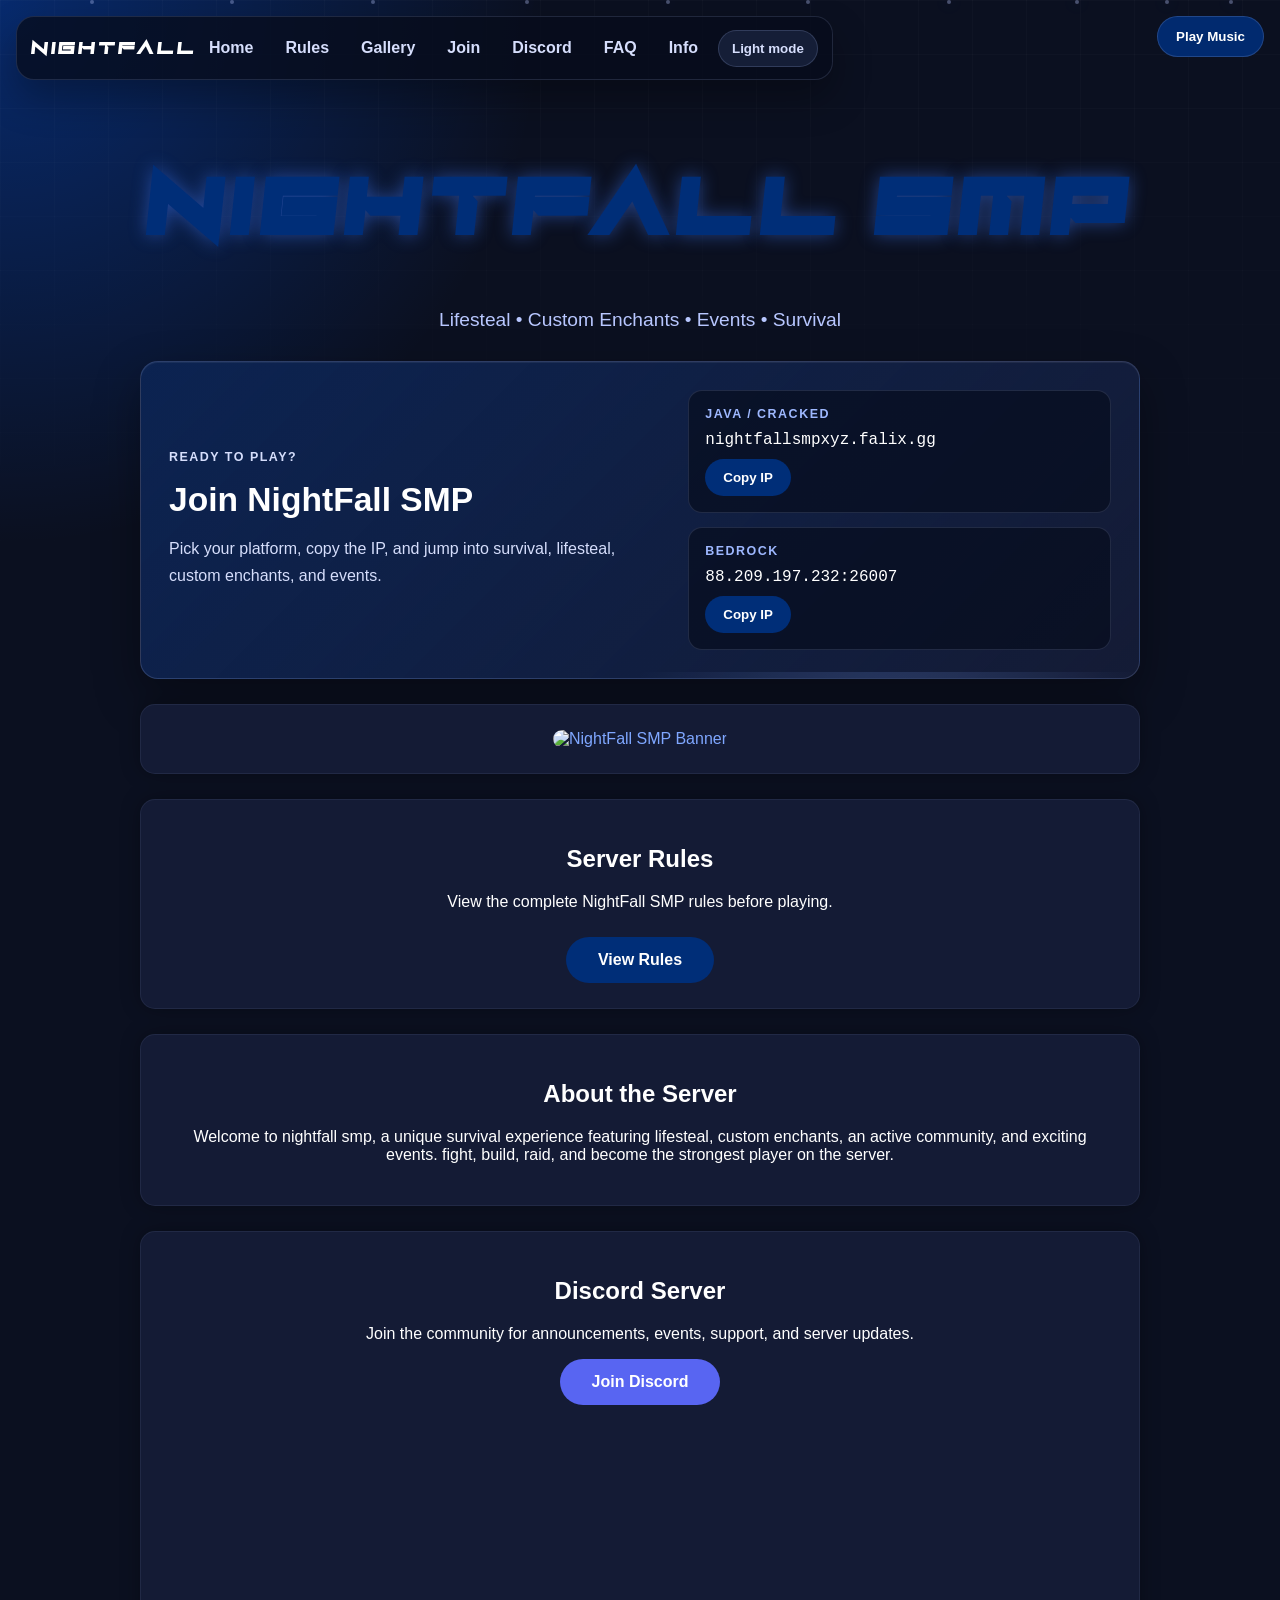
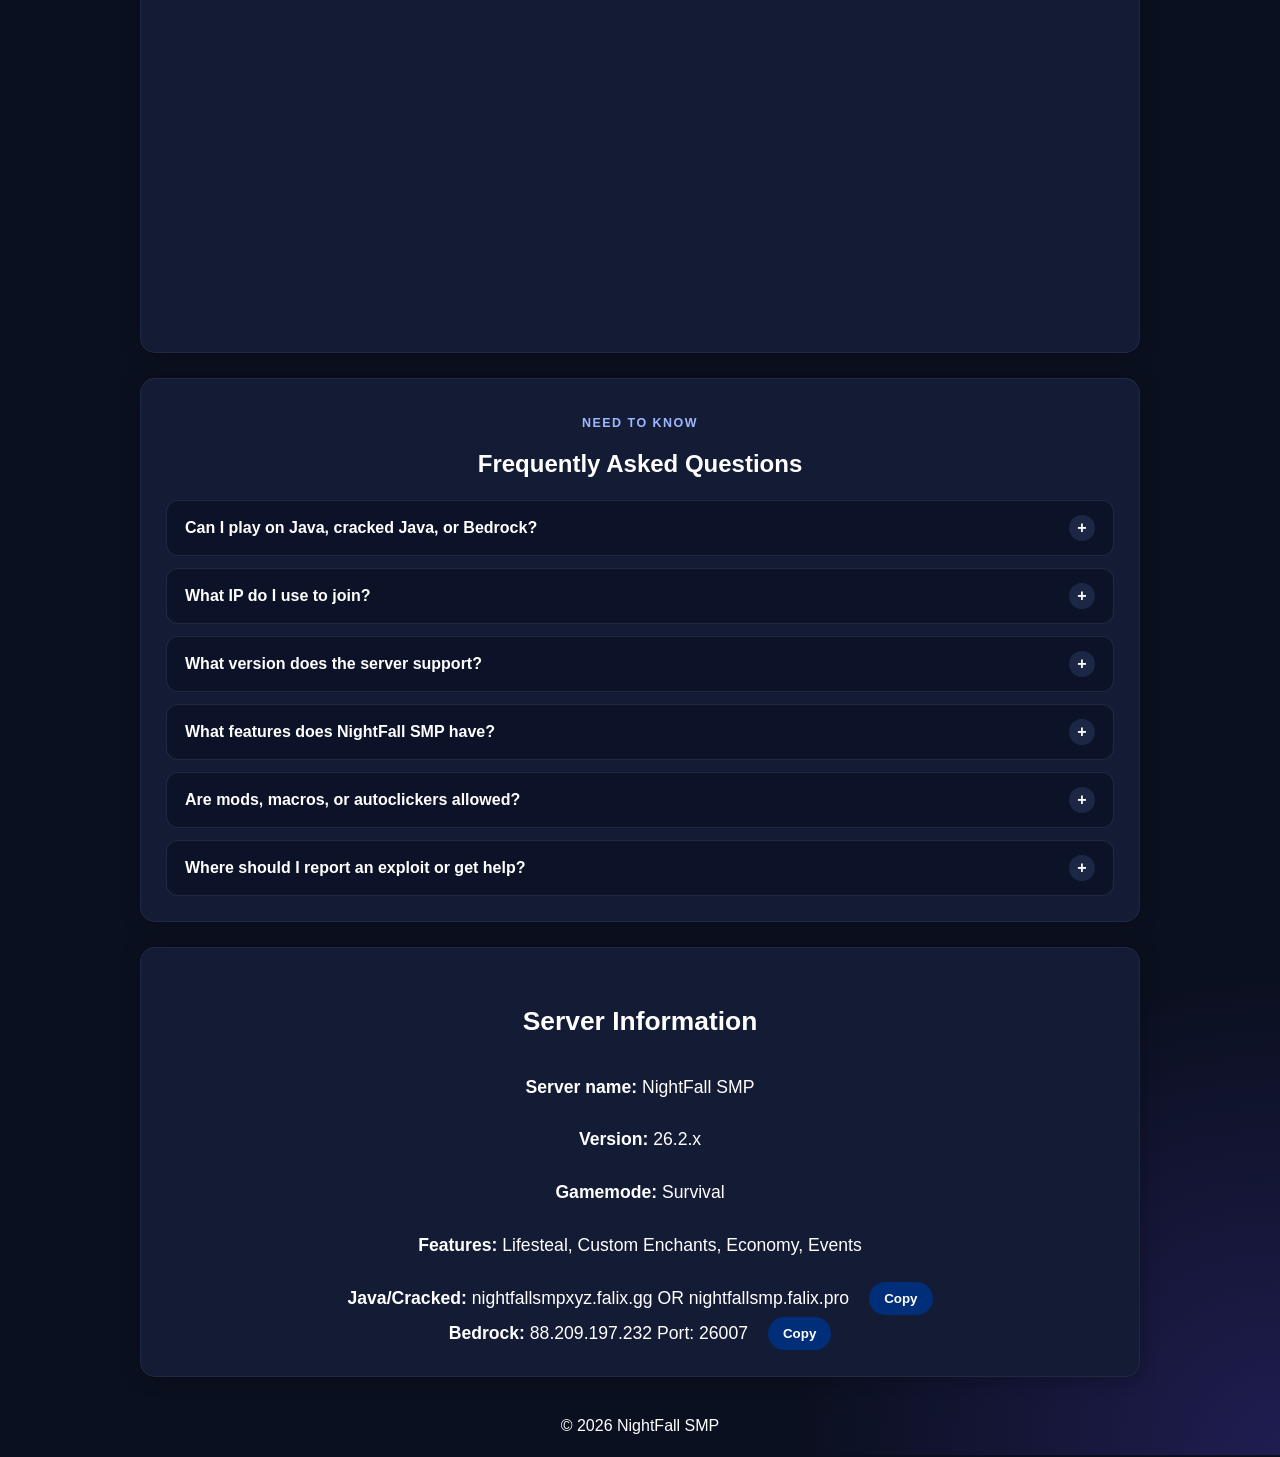
==== index.html @ e8752178 "Add files via upload" ====
﻿<!DOCTYPE html>
<html lang="en">
<head>
<meta charset="UTF-8">
    <meta name="viewport" content="width=device-width, initial-scale=1.0">
    <link rel="icon" type="image/png" href="favicon.png">
<title>NightFall SMP</title>

<link rel="stylesheet" href="style.css?v=8">

</head>
<body>

<div class="loader" id="loader" aria-hidden="true">
  <div class="loader-mark">NF</div>
  <div class="loader-bar"></div>
</div>

<div class="night-particles" aria-hidden="true">
  <span></span>
  <span></span>
  <span></span>
  <span></span>
  <span></span>
  <span></span>
  <span></span>
  <span></span>
  <span></span>
  <span></span>
</div>

<div class="music-visualizer" id="music-visualizer" aria-hidden="true">
  <span></span><span></span><span></span><span></span>
  <span></span><span></span><span></span><span></span>
  <span></span><span></span><span></span><span></span>
</div>

<audio id="bg-music" loop>
  <source src="Rival.mp3" type="audio/mpeg">
</audio>

<button class="music-button" id="music-button" onclick="toggleMusic()">
  Play Music
</button>

<nav class="site-nav">
  <a href="index.html" class="nav-brand">NightFall</a>
  <button class="nav-toggle" aria-label="Open navigation" aria-expanded="false" onclick="toggleNav(this)">
    <span></span>
    <span></span>
    <span></span>
  </button>
  <div class="nav-links" id="nav-links">
    <a href="index.html">Home</a>
    <a href="rules.html">Rules</a>
    <a href="gallery.html">Gallery</a>
    <a href="#join">Join</a>
    <a href="#discord">Discord</a>
    <a href="#faq">FAQ</a>
    <a href="#info">Info</a>
  </div>
  <button class="theme-toggle" type="button" onclick="toggleTheme(this)" aria-label="Switch to light theme">Light mode</button>
</nav>

<div class="container">

<h1>NightFall SMP</h1>
<p class="subtitle">
Lifesteal &bull; Custom Enchants &bull; Events &bull; Survival
</p>

<div class="join-card" id="join">
  <div class="join-content">
    <p class="eyebrow">Ready to play?</p>
    <h2>Join NightFall SMP</h2>
    <p>Pick your platform, copy the IP, and jump into survival, lifesteal, custom enchants, and events.</p>
  </div>

  <div class="join-actions">
    <div class="ip-box">
      <span class="ip-label">Java / Cracked</span>
      <code>nightfallsmpxyz.falix.gg</code>
      <button class="copy-button" onclick="copyIP('nightfallsmpxyz.falix.gg', this)">Copy IP</button>
    </div>

    <div class="ip-box">
      <span class="ip-label">Bedrock</span>
      <code>88.209.197.232:26007</code>
      <button class="copy-button" onclick="copyIP('88.209.197.232:26007', this)">Copy IP</button>
    </div>
  </div>
</div>

<div class="card">

<a href="https://falixnodes.net/minecraft-servers/nightfall-smp">
<img src="https://falixnodes.net/discover/media/nightfall-smp/banner-card.png"
alt="NightFall SMP Banner">
</a>

</div>

<div class="card">

<h2>Server Rules</h2>

<p>View the complete NightFall SMP rules before playing.</p>

<a href="rules.html" class="button">View Rules</a>

</div>

<div class="card">

<h2>About the Server</h2>

<p>
Welcome to nightfall smp, a unique survival experience featuring
lifesteal, custom enchants, an active community, and exciting events.
fight, build, raid, and become the strongest player on the server.
</p>

</div>

<div class="card" id="discord">

<h2>Discord Server</h2>

<p>Join the community for announcements, events, support, and server updates.</p>

<a href="https://discord.gg/7A5yrrVJGs" class="button discord-button" target="_blank" rel="noopener">Join Discord</a>

<iframe
id="discord-widget"
src="https://discord.com/widget?id=1506806277848825947&theme=dark"
width="350"
height="500"
allowtransparency="true"
frameborder="0"
sandbox="allow-popups allow-popups-to-escape-sandbox allow-same-origin allow-scripts">
</iframe>

</div>

<div class="card faq-section" id="faq">
  <p class="eyebrow">Need to know</p>
  <h2>Frequently Asked Questions</h2>

  <div class="faq-list">
    <details>
      <summary>Can I play on Java, cracked Java, or Bedrock?</summary>
      <p>Yes. NightFall SMP supports Java, cracked Java, and Bedrock players.</p>
    </details>

    <details>
      <summary>What IP do I use to join?</summary>
      <p>Java and cracked players can use <code>nightfallsmpxyz.falix.gg</code>. Bedrock players can use <code>88.209.197.232</code> with port <code>26007</code>.</p>
    </details>

    <details>
      <summary>What version does the server support?</summary>
      <p>The server information currently lists version 26.2.x.</p>
    </details>

    <details>
      <summary>What features does NightFall SMP have?</summary>
      <p>The server includes survival, lifesteal, custom enchants, an economy, community events, PvP, building, and raiding.</p>
    </details>

    <details>
      <summary>Are mods, macros, or autoclickers allowed?</summary>
      <p>Disallowed modifications, macros, autoclickers, double-binding, X-Ray, and external programs that change keyboard repeat behavior are not allowed. Check the full rules before playing.</p>
    </details>

    <details>
      <summary>Where should I report an exploit or get help?</summary>
      <p>Join the Discord and report exploits through a Senior Inquiry ticket. Do not use an exploit or intentionally lower server performance.</p>
    </details>
  </div>
</div>

<div class="card info" id="info">

<h2>Server Information</h2>

<p><strong>Server name:</strong> NightFall SMP</p>
<p><strong>Version:</strong> 26.2.x</p>
<p><strong>Gamemode:</strong> Survival</p>
<p><strong>Features:</strong> Lifesteal, Custom Enchants, Economy, Events</p>
<div class="info-ip-row">
  <p><strong>Java/Cracked:</strong> nightfallsmpxyz.falix.gg OR nightfallsmp.falix.pro</p>
  <button class="copy-button small" onclick="copyIP('nightfallsmpxyz.falix.gg', this)">Copy</button>
</div>
<div class="info-ip-row">
  <p><strong>Bedrock:</strong> 88.209.197.232 Port: 26007</p>
  <button class="copy-button small" onclick="copyIP('88.209.197.232:26007', this)">Copy</button>
</div>
</div>

<div class="footer">
&copy; 2026 NightFall SMP
</div>

</div>

<script>
window.addEventListener("load", function () {
    var loader = document.getElementById("loader");
    if (loader) {
        loader.classList.add("loaded");
    }
});

function toggleNav(button) {
    var navLinks = document.getElementById("nav-links");
    var isOpen = navLinks.classList.toggle("open");
    button.classList.toggle("open", isOpen);
    button.setAttribute("aria-expanded", isOpen);
}

function toggleMusic() {
    var music = document.getElementById("bg-music");
    var button = document.getElementById("music-button");

    if (music.paused) {
        startMusicVisualizer();
        music.play().then(function () {
            button.textContent = "Pause Music";
            document.body.classList.add("music-playing");
        }).catch(function () {
            button.textContent = "Play Music";
        });
    } else {
        music.pause();
        button.textContent = "Play Music";
        document.body.classList.remove("music-playing");
    }
}

document.getElementById("bg-music").addEventListener("play", function () {
    document.body.classList.add("music-playing");
    document.getElementById("music-button").textContent = "Pause Music";
});

document.getElementById("bg-music").addEventListener("pause", function () {
    document.body.classList.remove("music-playing");
    document.getElementById("music-button").textContent = "Play Music";
});

var audioContext;
var audioAnalyser;
var audioData;
var visualizerStarted = false;

function startMusicVisualizer() {
    var music = document.getElementById("bg-music");
    var AudioContextClass = window.AudioContext || window.webkitAudioContext;

    if (!AudioContextClass) {
        return;
    }

    if (!visualizerStarted) {
        try {
            audioContext = new AudioContextClass();
            audioAnalyser = audioContext.createAnalyser();
            audioAnalyser.fftSize = 128;
            audioAnalyser.smoothingTimeConstant = 0.82;

            var source = audioContext.createMediaElementSource(music);
            source.connect(audioAnalyser);
            audioAnalyser.connect(audioContext.destination);
            audioData = new Uint8Array(audioAnalyser.frequencyBinCount);
            visualizerStarted = true;
            updateMusicVisualizer();
        } catch (error) {
            return;
        }
    }

    if (audioContext.state === "suspended") {
        audioContext.resume();
    }
}

function updateMusicVisualizer() {
    audioAnalyser.getByteFrequencyData(audioData);

    var bassTotal = 0;
    var volumeTotal = 0;
    var bassBins = Math.min(10, audioData.length);

    for (var i = 0; i < audioData.length; i++) {
        volumeTotal += audioData[i];
        if (i < bassBins) {
            bassTotal += audioData[i];
        }
    }

    var bass = Math.min(1, bassTotal / bassBins / 255 * 1.85);
    var volume = Math.min(1, volumeTotal / audioData.length / 255 * 2.2);
    var isPlaying = !document.getElementById("bg-music").paused;

    document.documentElement.style.setProperty("--music-bass", isPlaying ? bass.toFixed(3) : "0");
    document.documentElement.style.setProperty("--music-volume", isPlaying ? volume.toFixed(3) : "0");

    var bars = document.querySelectorAll("#music-visualizer span");
    bars.forEach(function (bar, index) {
        var dataIndex = Math.min(audioData.length - 1, index * 2 + 1);
        var level = isPlaying ? audioData[dataIndex] / 255 : 0;
        bar.style.setProperty("--bar-level", level.toFixed(3));
    });

    requestAnimationFrame(updateMusicVisualizer);
}

function applyTheme(theme) {
    document.documentElement.setAttribute("data-theme", theme);
    localStorage.setItem("nightfall-theme", theme);

    document.querySelectorAll(".theme-toggle").forEach(function (button) {
        var isLight = theme === "light";
        button.textContent = isLight ? "Dark mode" : "Light mode";
        button.setAttribute("aria-label", isLight ? "Switch to dark theme" : "Switch to light theme");
    });

    var widget = document.getElementById("discord-widget");
    if (widget) {
        widget.src = "https://discord.com/widget?id=1506806277848825947&theme=" + (theme === "light" ? "light" : "dark");
    }
}

function toggleTheme() {
    var currentTheme = document.documentElement.getAttribute("data-theme") || "dark";
    applyTheme(currentTheme === "dark" ? "light" : "dark");
}

applyTheme(localStorage.getItem("nightfall-theme") || "dark");

function copyIP(ip, button) {
    navigator.clipboard.writeText(ip).then(function () {
        var originalText = button.textContent;
        button.textContent = "Copied!";
        button.classList.add("copied");

        setTimeout(function () {
            button.textContent = originalText;
            button.classList.remove("copied");
        }, 1600);
    });
}
</script>

</body>
</html>
---- style.css ----
﻿@font-face {
    font-family: 'ExcessV';
    src: url('Excess V.otf') format('opentype');
}

body {
    --music-bass: 0;
    --music-volume: 0;
    margin: 0;
    min-height: 100vh;
    background:
        radial-gradient(circle at top left, rgba(0, 92, 255, calc(0.35 + var(--music-bass) * 0.65)), transparent calc(34rem + var(--music-bass) * 24rem)),
        radial-gradient(circle at bottom right, rgba(104, 75, 255, calc(0.22 + var(--music-volume) * 0.7)), transparent calc(30rem + var(--music-volume) * 24rem)),
        #0b1020;
    color: white;
    font-family: Arial, sans-serif;
    text-align: center;
    overflow-x: hidden;
    animation: pageFade 700ms ease-out both;
    transition: background-color 300ms ease;
}

html {
    scroll-behavior: smooth;
}

body::before {
    content: "";
    position: fixed;
    inset: 0;
    pointer-events: none;
    background-image:
        linear-gradient(rgba(255,255,255,0.04) 1px, transparent 1px),
        linear-gradient(90deg, rgba(255,255,255,0.04) 1px, transparent 1px);
    background-size: 54px 54px;
    mask-image: linear-gradient(to bottom, rgba(0,0,0,0.8), transparent 75%);
    animation: driftGrid 18s linear infinite;
    opacity: calc(0.72 + var(--music-volume) * 1.35);
    filter: brightness(calc(1 + var(--music-bass) * 1.6));
}

body.music-playing::after {
    content: "";
    position: fixed;
    inset: 0;
    z-index: -1;
    pointer-events: none;
    background: radial-gradient(
        circle at 50% 45%,
        rgba(42, 145, 255, calc(0.16 + var(--music-bass) * 0.62)),
        transparent 58%
    );
    transform: scale(calc(1 + var(--music-bass) * 0.2));
    animation: musicFallbackPulse 1.1s ease-in-out infinite;
}

.music-visualizer {
    position: fixed;
    inset: auto 0 0;
    z-index: 0;
    height: 34vh;
    display: flex;
    align-items: end;
    justify-content: space-around;
    gap: 1vw;
    padding: 0 3vw;
    pointer-events: none;
    opacity: 0;
    overflow: hidden;
    transition: opacity 300ms ease;
}

body.music-playing .music-visualizer {
    opacity: 0.62;
}

.music-visualizer span {
    --bar-level: 0;
    width: 7vw;
    max-width: 96px;
    height: calc(8px + var(--bar-level) * 30vh);
    border-radius: 8px 8px 0 0;
    background: linear-gradient(to top, rgba(0, 46, 120, 0.08), rgba(44, 133, 255, 0.34), rgba(131, 210, 255, 0.7));
    box-shadow: 0 0 calc(8px + var(--bar-level) * 34px) rgba(44, 133, 255, 0.55);
    transform: scaleY(calc(0.3 + var(--bar-level) * 1.2));
    transform-origin: bottom;
    transition: height 70ms linear, transform 70ms linear;
}

.loader {
    position: fixed;
    inset: 0;
    z-index: 100;
    display: grid;
    place-items: center;
    gap: 18px;
    align-content: center;
    background:
        radial-gradient(circle at center, rgba(0, 46, 120, 0.34), transparent 26rem),
        #070c1c;
    opacity: 1;
    visibility: visible;
    transition: opacity 500ms ease, visibility 500ms ease;
}

.loader.loaded {
    opacity: 0;
    visibility: hidden;
}

.loader-mark {
    display: grid;
    place-items: center;
    width: 92px;
    height: 92px;
    border-radius: 50%;
    border: 1px solid rgba(184, 199, 255, 0.24);
    color: #d6defc;
    font-family: 'ExcessV', sans-serif;
    font-size: 2rem;
    letter-spacing: 4px;
    box-shadow: 0 0 42px rgba(65, 124, 255, 0.36);
    animation: loaderPulse 1.2s ease-in-out infinite;
}

.loader-bar {
    width: min(220px, 54vw);
    height: 4px;
    border-radius: 999px;
    background: rgba(184, 199, 255, 0.16);
    overflow: hidden;
}

.loader-bar::after {
    content: "";
    display: block;
    width: 45%;
    height: 100%;
    border-radius: inherit;
    background: linear-gradient(90deg, transparent, #7fa7ff, transparent);
    animation: loaderSweep 1s ease-in-out infinite;
}

.night-particles {
    position: fixed;
    inset: 0;
    z-index: -1;
    pointer-events: none;
    overflow: hidden;
}

.night-particles span {
    position: absolute;
    width: 4px;
    height: 4px;
    border-radius: 50%;
    background: rgba(184, 199, 255, 0.78);
    box-shadow: 0 0 18px rgba(127, 167, 255, 0.95);
    animation: floatParticle 12s linear infinite;
    opacity: calc(0.45 + var(--music-volume) * 2.4);
    transform: scale(calc(1 + var(--music-bass) * 2.6));
    filter: brightness(calc(1 + var(--music-volume) * 4));
    box-shadow: 0 0 calc(18px + var(--music-bass) * 32px) rgba(127, 167, 255, 0.95);
}

.night-particles span:nth-child(1) {
    left: 7%;
    animation-delay: 0s;
    animation-duration: 13s;
}

.night-particles span:nth-child(2) {
    left: 18%;
    animation-delay: 2s;
    animation-duration: 16s;
}

.night-particles span:nth-child(3) {
    left: 29%;
    animation-delay: 5s;
    animation-duration: 12s;
}

.night-particles span:nth-child(4) {
    left: 41%;
    animation-delay: 1s;
    animation-duration: 18s;
}

.night-particles span:nth-child(5) {
    left: 52%;
    animation-delay: 7s;
    animation-duration: 14s;
}

.night-particles span:nth-child(6) {
    left: 63%;
    animation-delay: 3s;
    animation-duration: 17s;
}

.night-particles span:nth-child(7) {
    left: 74%;
    animation-delay: 6s;
    animation-duration: 13s;
}

.night-particles span:nth-child(8) {
    left: 84%;
    animation-delay: 4s;
    animation-duration: 19s;
}

.night-particles span:nth-child(9) {
    left: 91%;
    animation-delay: 8s;
    animation-duration: 15s;
}

.night-particles span:nth-child(10) {
    left: 96%;
    animation-delay: 10s;
    animation-duration: 20s;
}

.container {
    max-width: 1000px;
    margin: auto;
    padding: 110px 20px 20px;
    position: relative;
    z-index: 1;
}

.site-nav {
    position: fixed;
    top: 16px;
    left: 16px;
    z-index: 20;
    display: flex;
    align-items: center;
    justify-content: space-between;
    width: fit-content;
    max-width: calc(100% - 190px);
    padding: 12px 14px;
    border: 1px solid rgba(184, 199, 255, 0.14);
    border-radius: 18px;
    background: rgba(7, 12, 28, 0.78);
    box-shadow: 0 18px 38px rgba(0,0,0,0.3);
    backdrop-filter: blur(14px);
    animation: fadeUp 700ms ease-out 220ms both;
}

.nav-brand {
    color: white;
    font-family: 'ExcessV', sans-serif;
    font-size: 1.15rem;
    letter-spacing: 3px;
}

.nav-links {
    display: flex;
    align-items: center;
    flex-wrap: wrap;
    gap: 8px;
}

.nav-links a {
    color: #d6defc;
    padding: 10px 12px;
    border-radius: 999px;
    font-weight: bold;
    transition: background 180ms ease, color 180ms ease, transform 180ms ease;
}

.nav-links a:hover {
    color: white;
    background: rgba(127, 167, 255, 0.12);
    text-decoration: none;
    transform: translateY(-1px);
}

.nav-toggle {
    display: none;
    width: 44px;
    height: 40px;
    border: 0;
    border-radius: 12px;
    background: rgba(127, 167, 255, 0.12);
    cursor: pointer;
}

.theme-toggle {
    flex: 0 0 auto;
    min-width: 96px;
    margin-left: 8px;
    padding: 10px 13px;
    border: 1px solid rgba(184, 199, 255, 0.18);
    border-radius: 999px;
    background: rgba(127, 167, 255, 0.12);
    color: #d6defc;
    font-weight: bold;
    cursor: pointer;
    transition: background 180ms ease, color 180ms ease, transform 180ms ease;
}

.theme-toggle:hover {
    color: white;
    background: rgba(127, 167, 255, 0.22);
    transform: translateY(-1px);
}

.nav-toggle span {
    display: block;
    width: 20px;
    height: 2px;
    margin: 5px auto;
    border-radius: 999px;
    background: white;
    transition: transform 180ms ease, opacity 180ms ease;
}

.nav-toggle.open span:nth-child(1) {
    transform: translateY(7px) rotate(45deg);
}

.nav-toggle.open span:nth-child(2) {
    opacity: 0;
}

.nav-toggle.open span:nth-child(3) {
    transform: translateY(-7px) rotate(-45deg);
}

h1 {
    font-family: 'ExcessV', sans-serif;
    font-size: 5rem;
    color: #002e78;
    letter-spacing: 10px;
    text-shadow: 0 0 18px rgba(65, 124, 255, 0.45);
    animation: titleRise 800ms ease-out both, titleGlow 3.4s ease-in-out infinite;
}

.subtitle {
    color: #b8c7ff;
    font-size: 1.2rem;
    margin-bottom: 30px;
    animation: fadeUp 800ms ease-out 180ms both;
}

.join-card {
    display: grid;
    grid-template-columns: minmax(0, 1fr) minmax(280px, 0.85fr);
    gap: 22px;
    align-items: center;
    margin-bottom: 25px;
    padding: 28px;
    border-radius: 18px;
    background:
        linear-gradient(135deg, rgba(0, 46, 120, 0.42), rgba(20, 27, 53, 0.94)),
        #141b35;
    border: 1px solid rgba(184, 199, 255, 0.18);
    box-shadow: 0 18px 45px rgba(0,0,0,0.35), inset 0 1px 0 rgba(255,255,255,0.06);
    text-align: left;
    animation: cardIn 700ms ease-out 250ms both;
    overflow: hidden;
    position: relative;
}

.join-card::after {
    content: "";
    position: absolute;
    inset: auto -15% -55% 35%;
    height: 180px;
    background: radial-gradient(circle, rgba(127, 167, 255, 0.24), transparent 65%);
    animation: pulseOrb 4.5s ease-in-out infinite;
}

.join-content,
.join-actions {
    position: relative;
    z-index: 1;
}

.join-content h2 {
    margin: 6px 0 10px;
    font-size: 2.1rem;
}

.join-content p {
    color: #d6defc;
    line-height: 1.7;
}

.eyebrow,
.ip-label {
    color: #9eb8ff;
    font-size: 0.78rem;
    font-weight: bold;
    letter-spacing: 0.12em;
    text-transform: uppercase;
}

.join-actions {
    display: grid;
    gap: 14px;
}

.ip-box {
    display: grid;
    gap: 10px;
    padding: 16px;
    border-radius: 14px;
    background: rgba(7, 12, 28, 0.68);
    border: 1px solid rgba(184, 199, 255, 0.14);
}

.ip-box code {
    color: white;
    font-size: 1rem;
    word-break: break-word;
}

.card {
    background: #141b35;
    border-radius: 15px;
    padding: 25px;
    margin-bottom: 25px;
    box-shadow: 0 0 20px rgba(0,0,0,0.3);
    border: 1px solid rgba(184, 199, 255, 0.08);
    text-align: center;
    animation: cardIn 700ms ease-out both;
    transition: transform 220ms ease, box-shadow 220ms ease, border-color 220ms ease;
}

.card:nth-of-type(1) {
    animation-delay: 260ms;
}

.card:nth-of-type(2) {
    animation-delay: 380ms;
}

.card:nth-of-type(3) {
    animation-delay: 500ms;
}

.card:nth-of-type(4) {
    animation-delay: 620ms;
}

.card:nth-of-type(5) {
    animation-delay: 740ms;
}

.card:hover {
    transform: translateY(-6px);
    border-color: rgba(184, 199, 255, 0.2);
    box-shadow: 0 16px 35px rgba(0,0,0,0.38), 0 0 28px rgba(0,46,120,0.18);
}

img {
    max-width: 100%;
    border-radius: 12px;
    transition: transform 260ms ease, filter 260ms ease;
}

a:hover img {
    transform: scale(1.025);
    filter: brightness(1.08);
}

iframe {
    border-radius: 12px;
    max-width: 100%;
}

.info {
    line-height: 2;
    font-size: 1.1rem;
}

.footer {
    margin-top: 40px;
    opacity: 0.7;
    animation: fadeUp 700ms ease-out 850ms both;
}

.button {
    display: inline-block;
    padding: 14px 32px;
    background: #002e78;
    color: white;
    text-decoration: none;
    border-radius: 999px;
    font-weight: bold;
    margin-top: 10px;
    border: 0;
    cursor: pointer;
    box-shadow: 0 0 0 rgba(67, 126, 255, 0);
    transition: transform 180ms ease, box-shadow 180ms ease, background 180ms ease;
}

.button:hover,
.music-button:hover,
.copy-button:hover {
    background: #0b4fb8;
    box-shadow: 0 10px 24px rgba(0, 46, 120, 0.35);
    text-decoration: none;
    transform: translateY(-2px);
}

.music-button {
    position: fixed;
    top: 16px;
    right: 16px;
    z-index: 25;
    padding: 12px 18px;
    background: rgba(0, 46, 120, 0.9);
    color: white;
    border: 1px solid rgba(184, 199, 255, 0.18);
    border-radius: 999px;
    cursor: pointer;
    font-weight: bold;
    backdrop-filter: blur(10px);
    animation: fadeUp 700ms ease-out 500ms both;
    transition: transform 180ms ease, box-shadow 180ms ease, background 180ms ease;
}

.copy-button {
    width: fit-content;
    padding: 11px 18px;
    background: #002e78;
    color: white;
    border: 0;
    border-radius: 999px;
    cursor: pointer;
    font-weight: bold;
    transition: transform 180ms ease, box-shadow 180ms ease, background 180ms ease;
}

.copy-button.small {
    flex: 0 0 auto;
    padding: 9px 15px;
    margin-left: 12px;
}

.copy-button.copied {
    background: #1f9d61;
}

.info-ip-row {
    display: flex;
    align-items: center;
    justify-content: center;
    gap: 8px;
    flex-wrap: wrap;
}

.info-ip-row p {
    margin: 0;
}

.discord-button {
    display: block;
    width: fit-content;
    margin: 0 auto 22px;
    background: #5865f2;
}

.discord-button:hover {
    background: #4752c4;
}

#discord iframe {
    display: block;
    width: min(350px, 100%);
    margin: 0 auto;
}

.faq-section {
    text-align: left;
}

.faq-section > h2,
.faq-section > .eyebrow {
    text-align: center;
}

.faq-list {
    display: grid;
    gap: 12px;
    margin-top: 22px;
}

.faq-list details {
    border: 1px solid rgba(184, 199, 255, 0.12);
    border-radius: 12px;
    background: rgba(7, 12, 28, 0.52);
    overflow: hidden;
    transition: border-color 180ms ease, background 180ms ease;
}

.faq-list details[open] {
    border-color: rgba(127, 167, 255, 0.38);
    background: rgba(7, 12, 28, 0.72);
}

.faq-list summary {
    position: relative;
    padding: 18px 52px 18px 18px;
    color: white;
    font-weight: bold;
    cursor: pointer;
    list-style: none;
}

.faq-list summary::-webkit-details-marker {
    display: none;
}

.faq-list summary::after {
    content: "+";
    position: absolute;
    top: 50%;
    right: 18px;
    width: 26px;
    height: 26px;
    display: grid;
    place-items: center;
    border-radius: 50%;
    background: rgba(127, 167, 255, 0.14);
    transform: translateY(-50%);
    transition: transform 180ms ease, background 180ms ease;
}

.faq-list details[open] summary::after {
    transform: translateY(-50%) rotate(45deg);
    background: rgba(127, 167, 255, 0.28);
}

.faq-list details p {
    margin: 0;
    padding: 0 18px 18px;
    color: #d6defc;
    line-height: 1.7;
}

.faq-list code {
    color: #b8c7ff;
}

[data-theme="light"] body {
    background:
        radial-gradient(circle at top left, rgba(57, 119, 218, calc(0.16 + var(--music-bass) * 0.38)), transparent calc(34rem + var(--music-bass) * 20rem)),
        radial-gradient(circle at bottom right, rgba(120, 103, 230, calc(0.14 + var(--music-volume) * 0.35)), transparent calc(30rem + var(--music-volume) * 20rem)),
        #edf2fb;
    color: #11182a;
}

[data-theme="light"] body::before {
    background-image:
        linear-gradient(rgba(17, 24, 42, 0.05) 1px, transparent 1px),
        linear-gradient(90deg, rgba(17, 24, 42, 0.05) 1px, transparent 1px);
}

[data-theme="light"] .site-nav,
[data-theme="light"] .nav-links {
    background: rgba(248, 250, 255, 0.94);
    border-color: rgba(30, 65, 130, 0.16);
}

[data-theme="light"] .nav-brand,
[data-theme="light"] .nav-links a,
[data-theme="light"] .theme-toggle {
    color: #18305f;
}

[data-theme="light"] .nav-toggle span {
    background: #18305f;
}

[data-theme="light"] .nav-links a:hover,
[data-theme="light"] .theme-toggle:hover {
    color: #002e78;
    background: rgba(0, 46, 120, 0.09);
}

[data-theme="light"] h1 {
    color: #064da8;
}

[data-theme="light"] .subtitle,
[data-theme="light"] .eyebrow,
[data-theme="light"] .ip-label {
    color: #315b9f;
}

[data-theme="light"] .card,
[data-theme="light"] .join-card,
[data-theme="light"] .rules-hero,
[data-theme="light"] .gallery-hero,
[data-theme="light"] .gallery-card {
    background: rgba(255, 255, 255, 0.92);
    color: #11182a;
    border-color: rgba(30, 65, 130, 0.14);
    box-shadow: 0 16px 35px rgba(47, 66, 110, 0.13);
}

[data-theme="light"] .join-card,
[data-theme="light"] .rules-hero,
[data-theme="light"] .gallery-hero {
    background:
        linear-gradient(135deg, rgba(39, 105, 204, 0.12), rgba(255, 255, 255, 0.94)),
        #ffffff;
}

[data-theme="light"] .join-content p,
[data-theme="light"] .rules-hero p,
[data-theme="light"] .gallery-hero p,
[data-theme="light"] .rules-card ul,
[data-theme="light"] .faq-list details p {
    color: #34425f;
}

[data-theme="light"] .ip-box,
[data-theme="light"] .rules-card ol > li,
[data-theme="light"] .faq-list details,
[data-theme="light"] .rules-hero span {
    background: #f1f5fc;
    color: #11182a;
    border-color: rgba(30, 65, 130, 0.13);
}

[data-theme="light"] .ip-box code,
[data-theme="light"] .faq-list summary {
    color: #11182a;
}

[data-theme="light"] .faq-list code {
    color: #064da8;
}

[data-theme="light"] .night-particles span {
    background: rgba(44, 91, 168, 0.5);
}

.rules-hero {
    margin-bottom: 25px;
    padding: 30px;
    border-radius: 18px;
    background:
        linear-gradient(135deg, rgba(0, 46, 120, 0.45), rgba(20, 27, 53, 0.9)),
        #141b35;
    border: 1px solid rgba(184, 199, 255, 0.16);
    box-shadow: 0 18px 45px rgba(0,0,0,0.35);
    animation: cardIn 700ms ease-out 250ms both;
}

.rules-hero h2 {
    margin: 8px 0;
    font-size: 2.2rem;
}

.rules-hero p {
    max-width: 640px;
    margin: 0 auto 16px;
    color: #d6defc;
    line-height: 1.7;
}

.rules-hero span {
    display: inline-block;
    padding: 8px 13px;
    border-radius: 999px;
    background: rgba(7, 12, 28, 0.62);
    color: #b8c7ff;
    font-size: 0.9rem;
}

.rules-card {
    text-align: left;
}

.rules-card h2 {
    text-align: center;
    margin-top: 0;
}

.rules-card ol {
    display: grid;
    gap: 14px;
    padding-left: 0;
    list-style: none;
    counter-reset: rules;
}

.rules-card ol > li {
    position: relative;
    padding: 18px 18px 18px 64px;
    border-radius: 14px;
    background: rgba(7, 12, 28, 0.52);
    border: 1px solid rgba(184, 199, 255, 0.1);
    counter-increment: rules;
}

.rules-card ol > li::before {
    content: counter(rules);
    position: absolute;
    top: 16px;
    left: 18px;
    display: grid;
    place-items: center;
    width: 30px;
    height: 30px;
    border-radius: 50%;
    background: #002e78;
    color: white;
    font-weight: bold;
    box-shadow: 0 0 18px rgba(0, 46, 120, 0.45);
}

.rules-card ul {
    padding-left: 20px;
    color: #d6defc;
}

.card ol {
    line-height: 1.8;
    text-align: left;
}

.card ul {
    margin-top: 8px;
    margin-bottom: 12px;
}

.card li {
    margin-bottom: 10px;
}

a {
    color: #7fa7ff;
    text-decoration: none;
}

a:hover {
    text-decoration: underline;
}

@keyframes pageFade {
    from {
        opacity: 0;
    }
    to {
        opacity: 1;
    }
}

@keyframes titleRise {
    from {
        opacity: 0;
        transform: translateY(22px) scale(0.96);
    }
    to {
        opacity: 1;
        transform: translateY(0) scale(1);
    }
}

@keyframes titleGlow {
    0%, 100% {
        text-shadow: 0 0 16px rgba(65, 124, 255, 0.35);
    }
    50% {
        text-shadow: 0 0 28px rgba(65, 124, 255, 0.72);
    }
}

@keyframes fadeUp {
    from {
        opacity: 0;
        transform: translateY(14px);
    }
    to {
        opacity: 1;
        transform: translateY(0);
    }
}

@keyframes cardIn {
    from {
        opacity: 0;
        transform: translateY(28px);
    }
    to {
        opacity: 1;
        transform: translateY(0);
    }
}

@keyframes driftGrid {
    from {
        background-position: 0 0;
    }
    to {
        background-position: 54px 54px;
    }
}

@keyframes loaderPulse {
    0%, 100% {
        transform: scale(1);
        opacity: 0.84;
    }
    50% {
        transform: scale(1.07);
        opacity: 1;
    }
}

@keyframes loaderSweep {
    from {
        transform: translateX(-110%);
    }
    to {
        transform: translateX(240%);
    }
}

@keyframes floatParticle {
    from {
        opacity: 0;
        transform: translateY(110vh) scale(0.65);
    }
    15% {
        opacity: 1;
    }
    80% {
        opacity: 0.8;
    }
    to {
        opacity: 0;
        transform: translateY(-12vh) scale(1.25);
    }
}

@keyframes pulseOrb {
    0%, 100% {
        opacity: 0.55;
        transform: scale(1);
    }
    50% {
        opacity: 0.9;
        transform: scale(1.12);
    }
}

@keyframes musicFallbackPulse {
    0%, 100% {
        opacity: 0.55;
    }
    50% {
        opacity: 1;
    }
}

@media (max-width: 700px) {
    h1 {
        font-size: 3rem;
        letter-spacing: 4px;
    }

    .join-card {
        grid-template-columns: 1fr;
        padding: 22px;
        text-align: center;
    }

    .copy-button {
        justify-self: center;
    }

    .music-button {
        top: 16px;
        right: 16px;
        padding: 10px 14px;
        font-size: 0.82rem;
    }

    .container {
        padding: 104px 16px 16px;
    }

    .site-nav {
        top: 16px;
        align-items: flex-start;
        border-radius: 16px;
        left: 16px;
        width: calc(100% - 142px);
        max-width: none;
        min-height: 40px;
        padding: 10px;
        box-sizing: border-box;
    }

    .theme-toggle {
        min-width: 42px;
        width: 42px;
        height: 40px;
        margin-left: 6px;
        padding: 0;
        overflow: hidden;
        font-size: 0;
    }

    .theme-toggle::before {
        content: "";
        display: block;
        width: 16px;
        height: 16px;
        margin: auto;
        border: 2px solid currentColor;
        border-radius: 50%;
        box-shadow: inset -6px -3px 0 currentColor;
    }

    [data-theme="light"] .theme-toggle::before {
        box-shadow: inset 0 0 0 currentColor;
    }

    .nav-brand {
        font-size: 0.95rem;
        letter-spacing: 2px;
        line-height: 40px;
    }

    .nav-toggle {
        display: block;
    }

    .nav-links {
        position: absolute;
        top: calc(100% + 10px);
        left: 0;
        right: 0;
        display: grid;
        gap: 6px;
        padding: 10px;
        border: 1px solid rgba(184, 199, 255, 0.14);
        border-radius: 16px;
        background: rgba(7, 12, 28, 0.94);
        box-shadow: 0 18px 38px rgba(0,0,0,0.3);
        opacity: 0;
        pointer-events: none;
        transform: translateY(-8px);
        transition: opacity 180ms ease, transform 180ms ease;
    }

    .nav-links.open {
        opacity: 1;
        pointer-events: auto;
        transform: translateY(0);
    }

    .nav-links a {
        text-align: left;
    }

    .info-ip-row {
        display: grid;
    }

    .copy-button.small {
        margin-left: 0;
        justify-self: center;
    }

    .rules-hero {
        padding: 22px;
    }

    .rules-card ol > li {
        padding: 60px 16px 16px;
    }

    .rules-card ol > li::before {
        top: 16px;
        left: 16px;
    }
}

@media (prefers-reduced-motion: reduce) {
    *,
    *::before,
    *::after {
        animation-duration: 1ms !important;
        animation-iteration-count: 1 !important;
        scroll-behavior: auto !important;
        transition-duration: 1ms !important;
    }

    body.music-playing::after {
        animation: none;
    }
}

.gallery-hero {
    margin-bottom: 25px;
    padding: 30px;
    border-radius: 18px;
    background:
        linear-gradient(135deg, rgba(0, 46, 120, 0.45), rgba(20, 27, 53, 0.9)),
        #141b35;
    border: 1px solid rgba(184, 199, 255, 0.16);
    box-shadow: 0 18px 45px rgba(0,0,0,0.35);
    animation: cardIn 700ms ease-out 250ms both;
}

.gallery-hero h2 {
    margin: 8px 0;
    font-size: 2.2rem;
}

.gallery-hero p {
    max-width: 650px;
    margin: 0 auto;
    color: #d6defc;
    line-height: 1.7;
}

.gallery-grid {
    display: grid;
    grid-template-columns: repeat(2, minmax(0, 1fr));
    gap: 18px;
    margin-bottom: 26px;
}

.gallery-card {
    position: relative;
    min-height: 260px;
    overflow: hidden;
    border-radius: 16px;
    border: 1px solid rgba(184, 199, 255, 0.12);
    background: #141b35;
    box-shadow: 0 16px 35px rgba(0,0,0,0.32);
    animation: cardIn 700ms ease-out both;
}

.gallery-card.featured {
    grid-column: 1 / -1;
    min-height: 420px;
}

.gallery-card img {
    width: 100%;
    height: 100%;
    object-fit: cover;
    display: block;
    border-radius: 0;
}

.gallery-card span {
    position: absolute;
    left: 16px;
    bottom: 16px;
    padding: 9px 13px;
    border-radius: 999px;
    background: rgba(7, 12, 28, 0.78);
    color: white;
    font-weight: bold;
    backdrop-filter: blur(10px);
}

.gallery-card:hover {
    text-decoration: none;
}

.gallery-card:hover img {
    transform: scale(1.035);
    filter: brightness(1.08);
}

@media (max-width: 700px) {
    .gallery-hero {
        padding: 22px;
    }

    .gallery-grid {
        grid-template-columns: 1fr;
    }

    .gallery-card,
    .gallery-card.featured {
        grid-column: auto;
        min-height: 240px;
    }
}
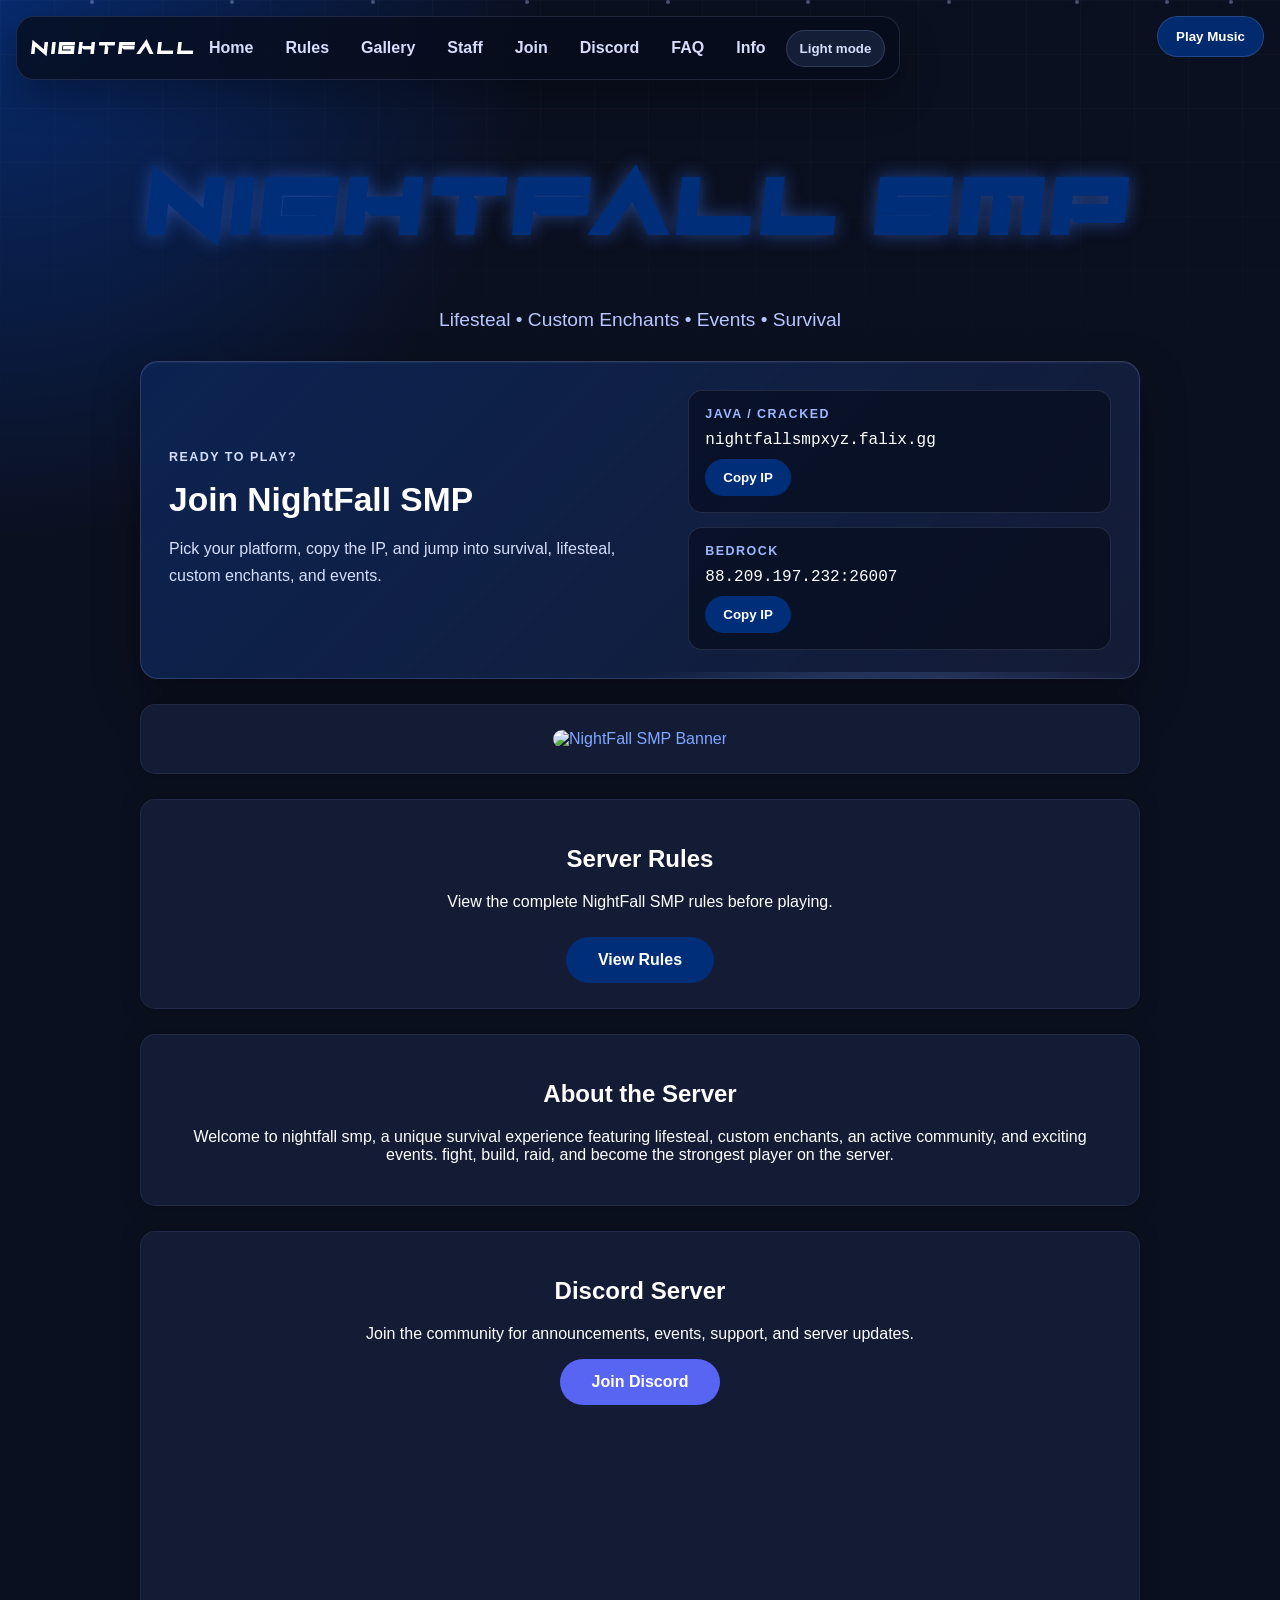
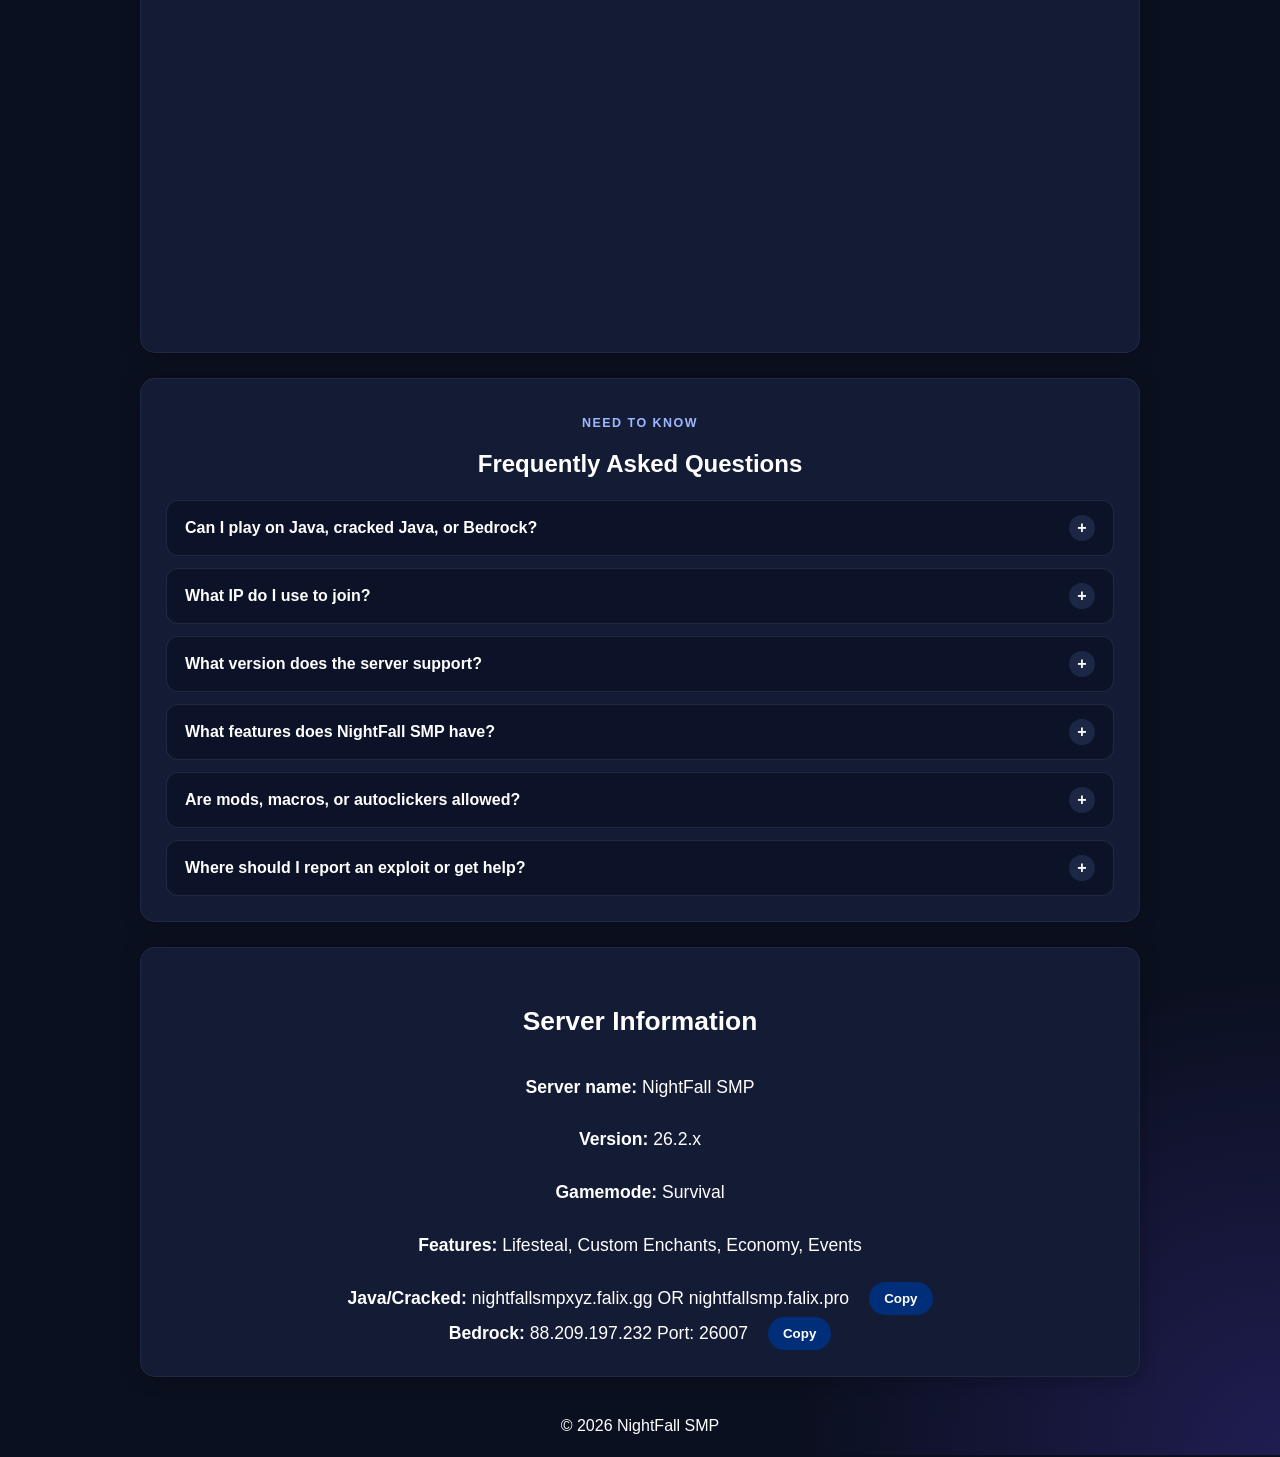
==== commit 3194f657: "Add files via upload" ====
--- a/index.html
+++ b/index.html
@@ -6,7 +6,7 @@
     <link rel="icon" type="image/png" href="favicon.png">
 <title>NightFall SMP</title>
 
-<link rel="stylesheet" href="style.css?v=8">
+<link rel="stylesheet" href="style.css?v=12">
 
 </head>
 <body>
@@ -54,6 +54,7 @@
     <a href="index.html">Home</a>
     <a href="rules.html">Rules</a>
     <a href="gallery.html">Gallery</a>
+    <a href="staff.html">Staff</a>
     <a href="#join">Join</a>
     <a href="#discord">Discord</a>
     <a href="#faq">FAQ</a>
@@ -297,8 +298,8 @@
         }
     }
 
-    var bass = Math.min(1, bassTotal / bassBins / 255 * 1.85);
-    var volume = Math.min(1, volumeTotal / audioData.length / 255 * 2.2);
+    var bass = Math.min(1, bassTotal / bassBins / 255 * 1.35);
+    var volume = Math.min(1, volumeTotal / audioData.length / 255 * 1.6);
     var isPlaying = !document.getElementById("bg-music").paused;
 
     document.documentElement.style.setProperty("--music-bass", isPlaying ? bass.toFixed(3) : "0");
@@ -307,7 +308,8 @@
     var bars = document.querySelectorAll("#music-visualizer span");
     bars.forEach(function (bar, index) {
         var dataIndex = Math.min(audioData.length - 1, index * 2 + 1);
-        var level = isPlaying ? audioData[dataIndex] / 255 : 0;
+        var rawLevel = isPlaying ? audioData[dataIndex] / 255 : 0;
+        var level = Math.pow(rawLevel, 1.45) * 0.82;
         bar.style.setProperty("--bar-level", level.toFixed(3));
     });
 
--- a/style.css
+++ b/style.css
@@ -58,7 +58,7 @@
     position: fixed;
     inset: auto 0 0;
     z-index: 0;
-    height: 34vh;
+    height: 50vh;
     display: flex;
     align-items: end;
     justify-content: space-around;
@@ -78,11 +78,11 @@
     --bar-level: 0;
     width: 7vw;
     max-width: 96px;
-    height: calc(8px + var(--bar-level) * 30vh);
+    height: calc(8px + var(--bar-level) * 44vh);
     border-radius: 8px 8px 0 0;
     background: linear-gradient(to top, rgba(0, 46, 120, 0.08), rgba(44, 133, 255, 0.34), rgba(131, 210, 255, 0.7));
     box-shadow: 0 0 calc(8px + var(--bar-level) * 34px) rgba(44, 133, 255, 0.55);
-    transform: scaleY(calc(0.3 + var(--bar-level) * 1.2));
+    transform: scaleY(calc(0.22 + var(--bar-level) * 1.05));
     transform-origin: bottom;
     transition: height 70ms linear, transform 70ms linear;
 }
@@ -1180,8 +1180,148 @@
     filter: brightness(1.08);
 }
 
+.staff-hero {
+    margin-bottom: 25px;
+    padding: 30px;
+    border-radius: 18px;
+    background:
+        linear-gradient(135deg, rgba(0, 46, 120, 0.45), rgba(20, 27, 53, 0.9)),
+        #141b35;
+    border: 1px solid rgba(184, 199, 255, 0.16);
+    box-shadow: 0 18px 45px rgba(0,0,0,0.35);
+    animation: cardIn 700ms ease-out 250ms both;
+}
+
+.staff-hero h2 {
+    margin: 8px 0;
+    font-size: 2.2rem;
+}
+
+.staff-hero p {
+    max-width: 650px;
+    margin: 0 auto;
+    color: #d6defc;
+    line-height: 1.7;
+}
+
+.staff-grid {
+    display: grid;
+    grid-template-columns: repeat(auto-fit, minmax(260px, 1fr));
+    gap: 20px;
+    margin-bottom: 26px;
+}
+
+.staff-card {
+    display: grid;
+    justify-items: center;
+    gap: 18px;
+    padding: 22px;
+    border-radius: 18px;
+    border: 1px solid rgba(184, 199, 255, 0.16);
+    background: rgba(20, 27, 53, 0.82);
+    box-shadow: 0 16px 35px rgba(0,0,0,0.32);
+    animation: cardIn 700ms ease-out both;
+}
+
+.staff-card-heading h2 {
+    margin: 0 0 6px;
+}
+
+.staff-card-heading p {
+    margin: 0;
+    color: #c8d2ff;
+}
+
+.staff-card iframe {
+    width: min(300px, 100%);
+    height: 400px;
+    border: 0;
+    border-radius: 14px;
+    background: rgba(7, 12, 28, 0.55);
+}
+
+.staff-placeholder {
+    display: grid;
+    place-items: center;
+    align-content: center;
+    width: min(300px, 100%);
+    min-height: 400px;
+    border-radius: 14px;
+    background:
+        radial-gradient(circle at top, rgba(78, 111, 255, 0.24), transparent 42%),
+        rgba(7, 12, 28, 0.55);
+    border: 1px solid rgba(184, 199, 255, 0.12);
+}
+
+.staff-placeholder span {
+    display: grid;
+    place-items: center;
+    width: 86px;
+    height: 86px;
+    margin-bottom: 14px;
+    border-radius: 50%;
+    background: rgba(78, 111, 255, 0.18);
+    border: 1px solid rgba(184, 199, 255, 0.25);
+    color: white;
+    font-size: 1.6rem;
+    font-weight: 900;
+    letter-spacing: 2px;
+}
+
+.staff-placeholder p {
+    margin: 0;
+    color: #c8d2ff;
+}
+
+.staff-discord {
+    width: min(300px, 100%);
+    padding: 12px 14px;
+    border-radius: 12px;
+    background: rgba(88, 101, 242, 0.14);
+    border: 1px solid rgba(88, 101, 242, 0.28);
+}
+
+.staff-discord span {
+    display: block;
+    margin-bottom: 4px;
+    color: #9eadff;
+    font-size: 0.78rem;
+    font-weight: 800;
+    text-transform: uppercase;
+}
+
+.staff-discord a {
+    display: inline-flex;
+    justify-content: center;
+    width: 100%;
+    padding: 10px 12px;
+    border-radius: 999px;
+    background: rgba(88, 101, 242, 0.72);
+    color: white;
+    font-weight: 800;
+    text-decoration: none;
+    box-sizing: border-box;
+    transition: transform 180ms ease, background 180ms ease;
+}
+
+.staff-discord a:hover {
+    transform: translateY(-2px);
+    background: rgba(106, 118, 255, 0.9);
+}
+
+.staff-discord p {
+    margin: 0;
+    color: #eef2ff;
+    font-weight: 700;
+    word-break: break-word;
+}
+
 @media (max-width: 700px) {
     .gallery-hero {
+        padding: 22px;
+    }
+
+    .staff-hero {
         padding: 22px;
     }
 
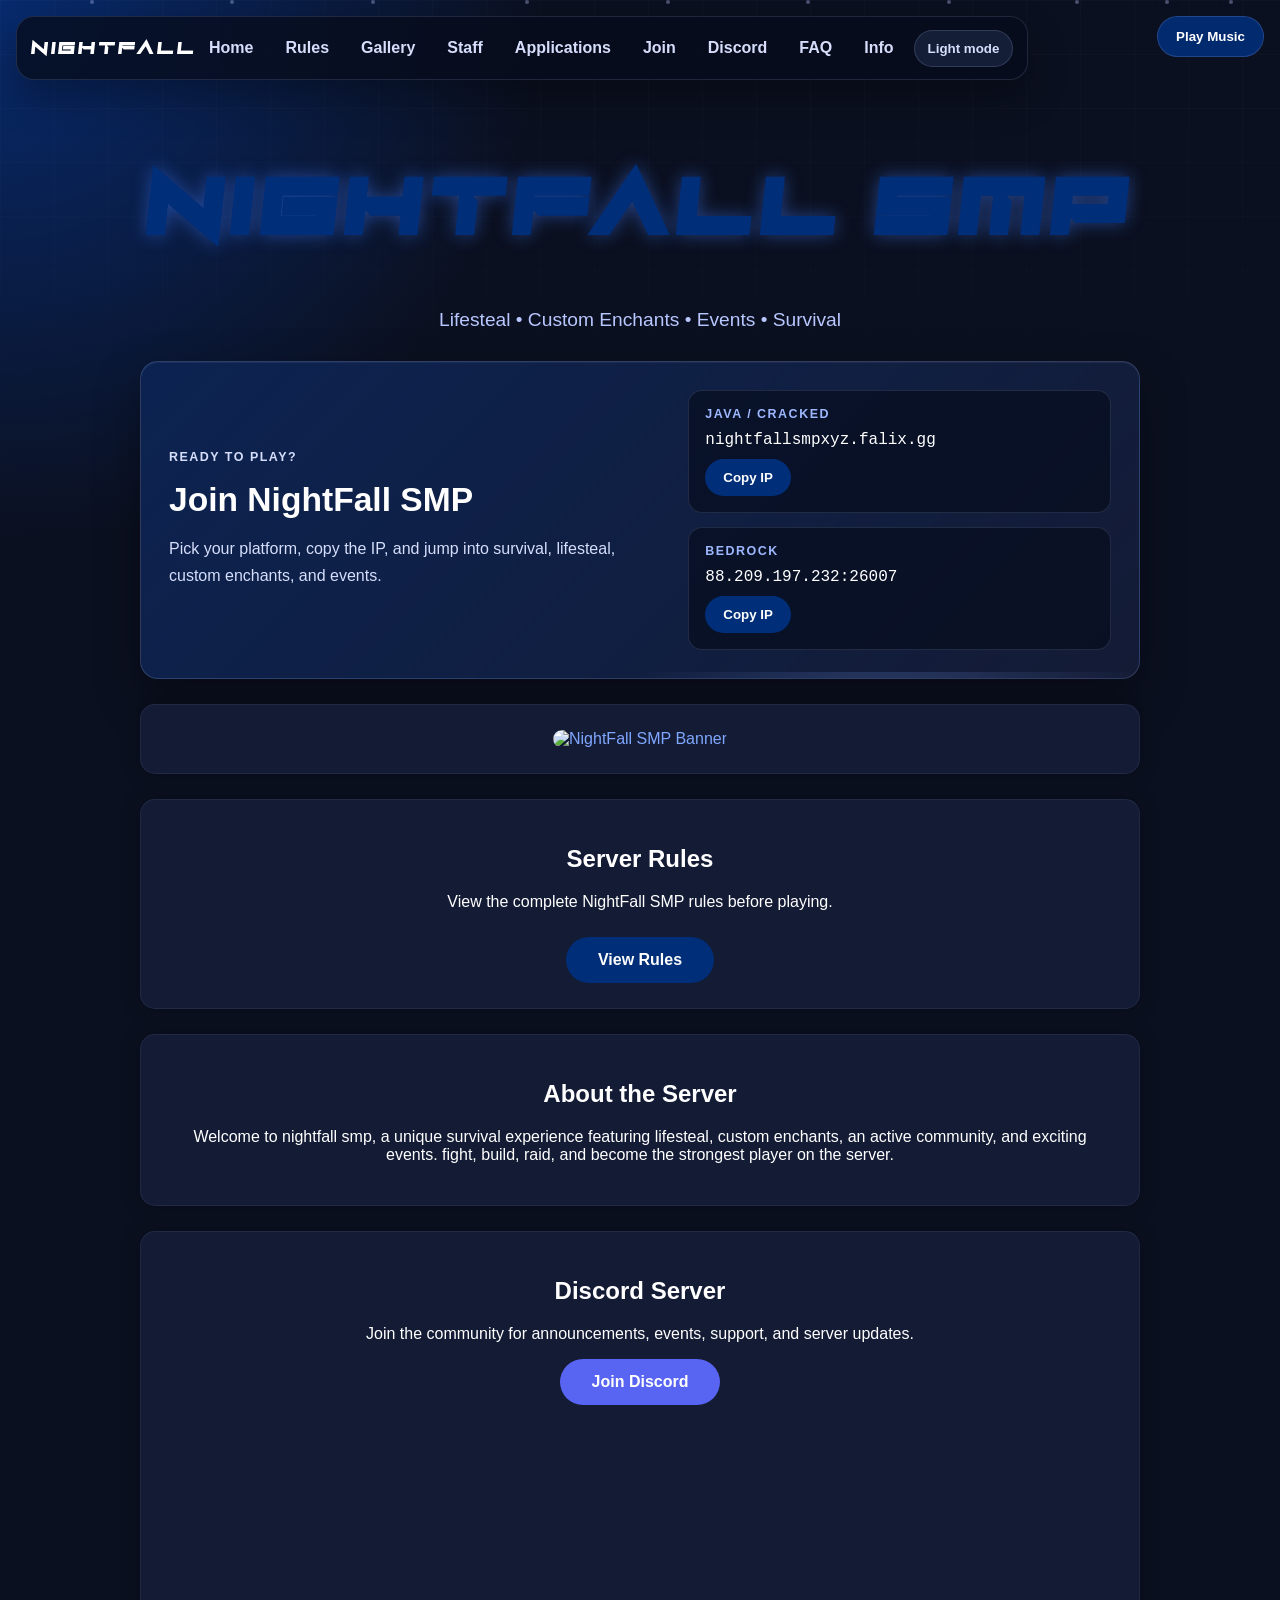
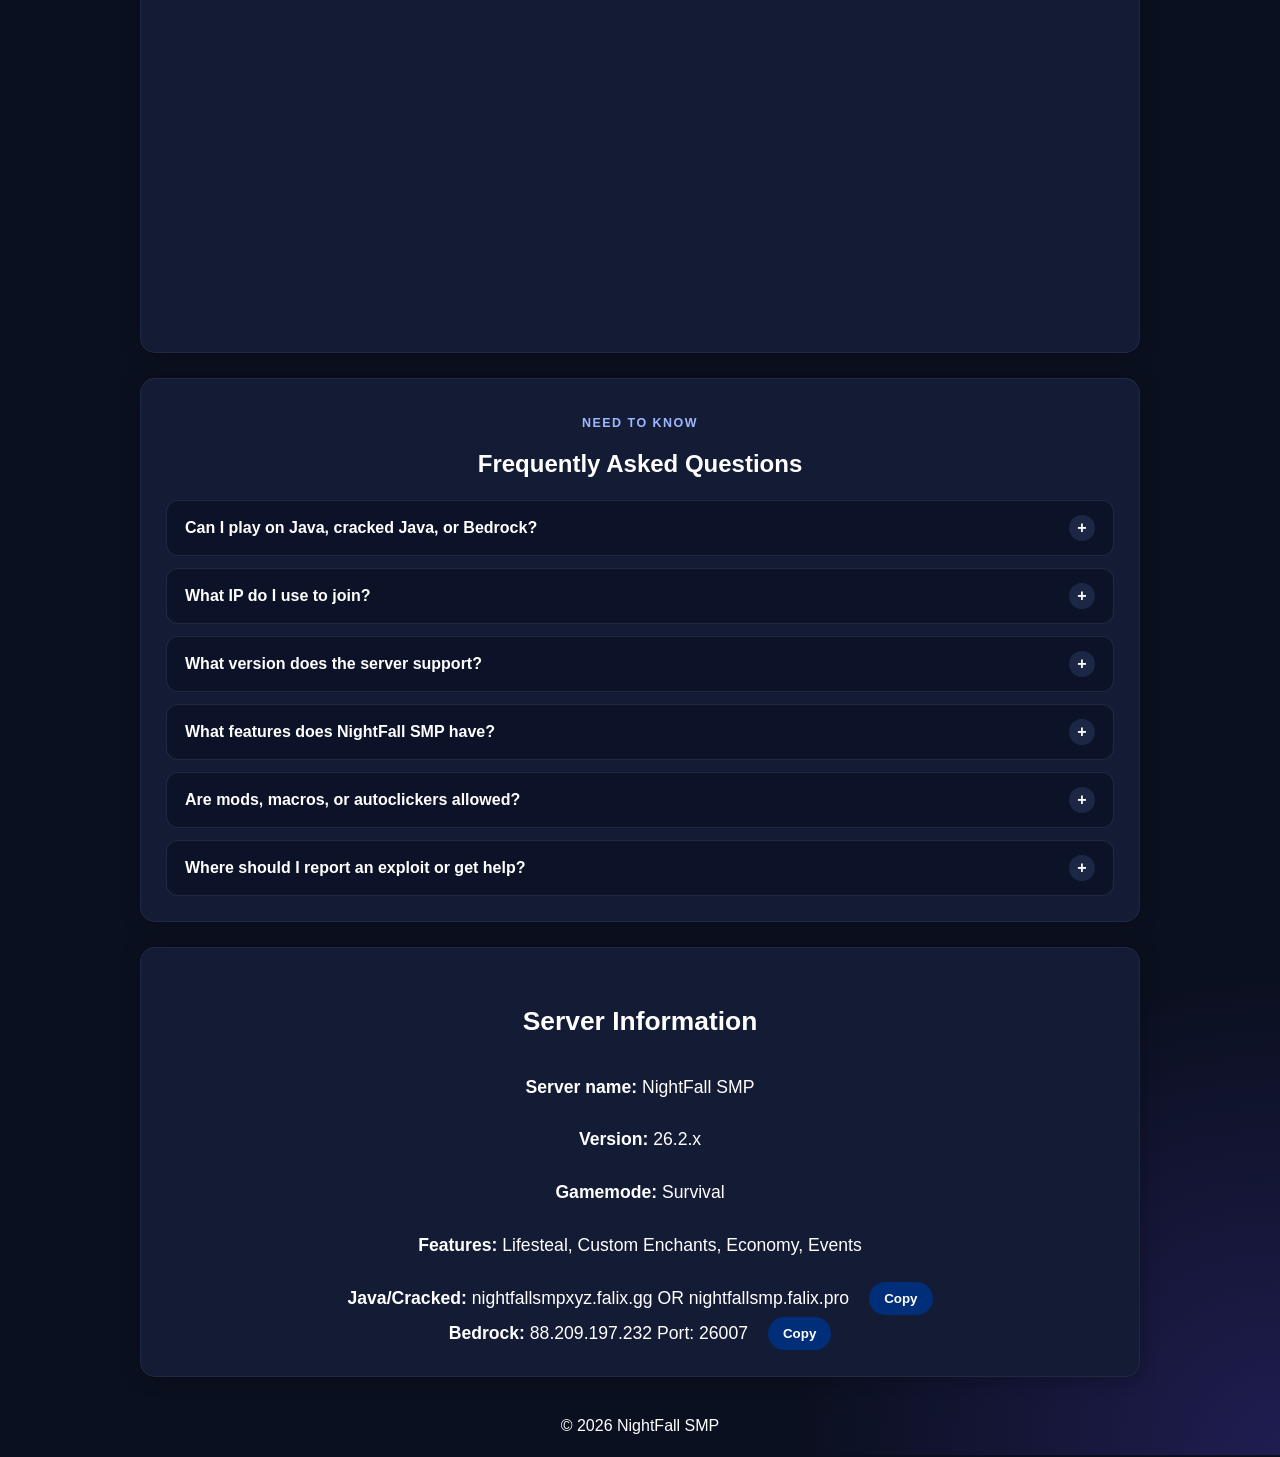
==== commit 58592b9b: "Add files via upload" ====
--- a/index.html
+++ b/index.html
@@ -5,8 +5,27 @@
     <meta name="viewport" content="width=device-width, initial-scale=1.0">
     <link rel="icon" type="image/png" href="favicon.png">
 <title>NightFall SMP</title>
-
-<link rel="stylesheet" href="style.css?v=12">
+<meta name="description" content="Join NightFall SMP for lifesteal, custom enchants, events, survival, PvP, building, and raiding.">
+<meta name="theme-color" content="#0b4dff">
+<meta property="og:type" content="website">
+<meta property="og:site_name" content="NightFall SMP">
+<meta property="og:title" content="NightFall SMP">
+<meta property="og:description" content="Lifesteal, custom enchants, events, survival, PvP, building, and raiding.">
+<meta property="og:url" content="https://nightfall-smp.github.io/NFSMP/">
+<meta property="og:image" content="https://nightfall-smp.github.io/NFSMP/gallery/snowy-spawn-wide.png">
+<meta name="twitter:card" content="summary_large_image">
+<meta name="twitter:title" content="NightFall SMP">
+<meta name="twitter:description" content="Lifesteal, custom enchants, events, survival, PvP, building, and raiding.">
+<meta name="twitter:image" content="https://nightfall-smp.github.io/NFSMP/gallery/snowy-spawn-wide.png">
+<script async src="https://www.googletagmanager.com/gtag/js?id=G-NENJTHFPX1"></script>
+<script>
+  window.dataLayer = window.dataLayer || [];
+  function gtag(){dataLayer.push(arguments);}
+  gtag('js', new Date());
+  gtag('config', 'G-NENJTHFPX1');
+</script>
+
+<link rel="stylesheet" href="style.css?v=16">
 
 </head>
 <body>
@@ -55,6 +74,7 @@
     <a href="rules.html">Rules</a>
     <a href="gallery.html">Gallery</a>
     <a href="staff.html">Staff</a>
+    <a href="applications.html">Applications</a>
     <a href="#join">Join</a>
     <a href="#discord">Discord</a>
     <a href="#faq">FAQ</a>
--- a/style.css
+++ b/style.css
@@ -1223,6 +1223,63 @@
     animation: cardIn 700ms ease-out both;
 }
 
+.staff-banner-wrap {
+    position: relative;
+    width: 100%;
+    overflow: hidden;
+    border-radius: 14px;
+    border: 1px solid rgba(184, 199, 255, 0.16);
+    background: rgba(7, 12, 28, 0.55);
+}
+
+.staff-banner-wrap::after {
+    content: "";
+    position: absolute;
+    inset: 0;
+    background:
+        linear-gradient(90deg, rgba(7, 12, 28, 0.82), rgba(7, 12, 28, 0.3) 56%, rgba(7, 12, 28, 0.78)),
+        linear-gradient(0deg, rgba(7, 12, 28, 0.72), transparent 68%);
+    pointer-events: none;
+}
+
+.staff-banner {
+    width: 100%;
+    height: 92px;
+    object-fit: cover;
+    display: block;
+}
+
+.staff-banner-text {
+    position: absolute;
+    inset: 0;
+    z-index: 1;
+    display: grid;
+    align-content: center;
+    justify-items: center;
+    padding: 14px 18px;
+    text-align: center;
+}
+
+.staff-banner-text h2 {
+    margin: 0;
+    color: #ffffff;
+    font-family: 'ExcessV', sans-serif;
+    font-size: clamp(0.95rem, 3.6vw, 1.18rem);
+    letter-spacing: 1px;
+    max-width: 100%;
+    overflow-wrap: anywhere;
+    text-shadow: 0 0 14px rgba(34, 103, 255, 0.85), 0 2px 10px rgba(0,0,0,0.65);
+}
+
+.staff-banner-text p {
+    margin: 6px 0 0;
+    color: #c8d2ff;
+    font-size: 1rem;
+    font-weight: 400;
+    letter-spacing: 0;
+    text-shadow: 0 1px 6px rgba(0,0,0,0.55);
+}
+
 .staff-card-heading h2 {
     margin: 0 0 6px;
 }
@@ -1292,9 +1349,11 @@
 
 .staff-discord a {
     display: inline-flex;
+    align-items: center;
+    gap: 10px;
     justify-content: center;
     width: 100%;
-    padding: 10px 12px;
+    padding: 8px 12px 8px 8px;
     border-radius: 999px;
     background: rgba(88, 101, 242, 0.72);
     color: white;
@@ -1304,6 +1363,23 @@
     transition: transform 180ms ease, background 180ms ease;
 }
 
+.staff-discord a img {
+    width: 34px;
+    height: 34px;
+    object-fit: cover;
+    border-radius: 50%;
+    border: 2px solid rgba(255,255,255,0.35);
+    background: rgba(7, 12, 28, 0.45);
+    flex: 0 0 auto;
+}
+
+.staff-discord a span {
+    margin: 0;
+    color: white;
+    font-size: 0.92rem;
+    text-transform: none;
+}
+
 .staff-discord a:hover {
     transform: translateY(-2px);
     background: rgba(106, 118, 255, 0.9);
@@ -1316,13 +1392,66 @@
     word-break: break-word;
 }
 
+.applications-hero {
+    margin-bottom: 25px;
+    padding: 30px;
+    border-radius: 18px;
+    background:
+        linear-gradient(135deg, rgba(0, 46, 120, 0.45), rgba(20, 27, 53, 0.9)),
+        #141b35;
+    border: 1px solid rgba(184, 199, 255, 0.16);
+    box-shadow: 0 18px 45px rgba(0,0,0,0.35);
+    animation: cardIn 700ms ease-out 250ms both;
+}
+
+.applications-hero h2 {
+    margin: 8px 0;
+    font-size: 2.2rem;
+}
+
+.applications-hero p {
+    max-width: 720px;
+    margin: 0 auto 18px;
+    color: #d6defc;
+    line-height: 1.7;
+}
+
+.application-form-card {
+    overflow: hidden;
+    margin-bottom: 26px;
+    padding: 12px;
+    border-radius: 18px;
+    border: 1px solid rgba(184, 199, 255, 0.16);
+    background: rgba(20, 27, 53, 0.82);
+    box-shadow: 0 16px 35px rgba(0,0,0,0.32);
+    animation: cardIn 700ms ease-out both;
+}
+
+.application-form-card iframe {
+    display: block;
+    width: 100%;
+    min-height: 760px;
+    border: 0;
+    border-radius: 12px;
+    background: white;
+}
+
 @media (max-width: 700px) {
     .gallery-hero {
         padding: 22px;
     }
 
-    .staff-hero {
+    .staff-hero,
+    .applications-hero {
         padding: 22px;
+    }
+
+    .application-form-card {
+        padding: 8px;
+    }
+
+    .application-form-card iframe {
+        min-height: 720px;
     }
 
     .gallery-grid {
